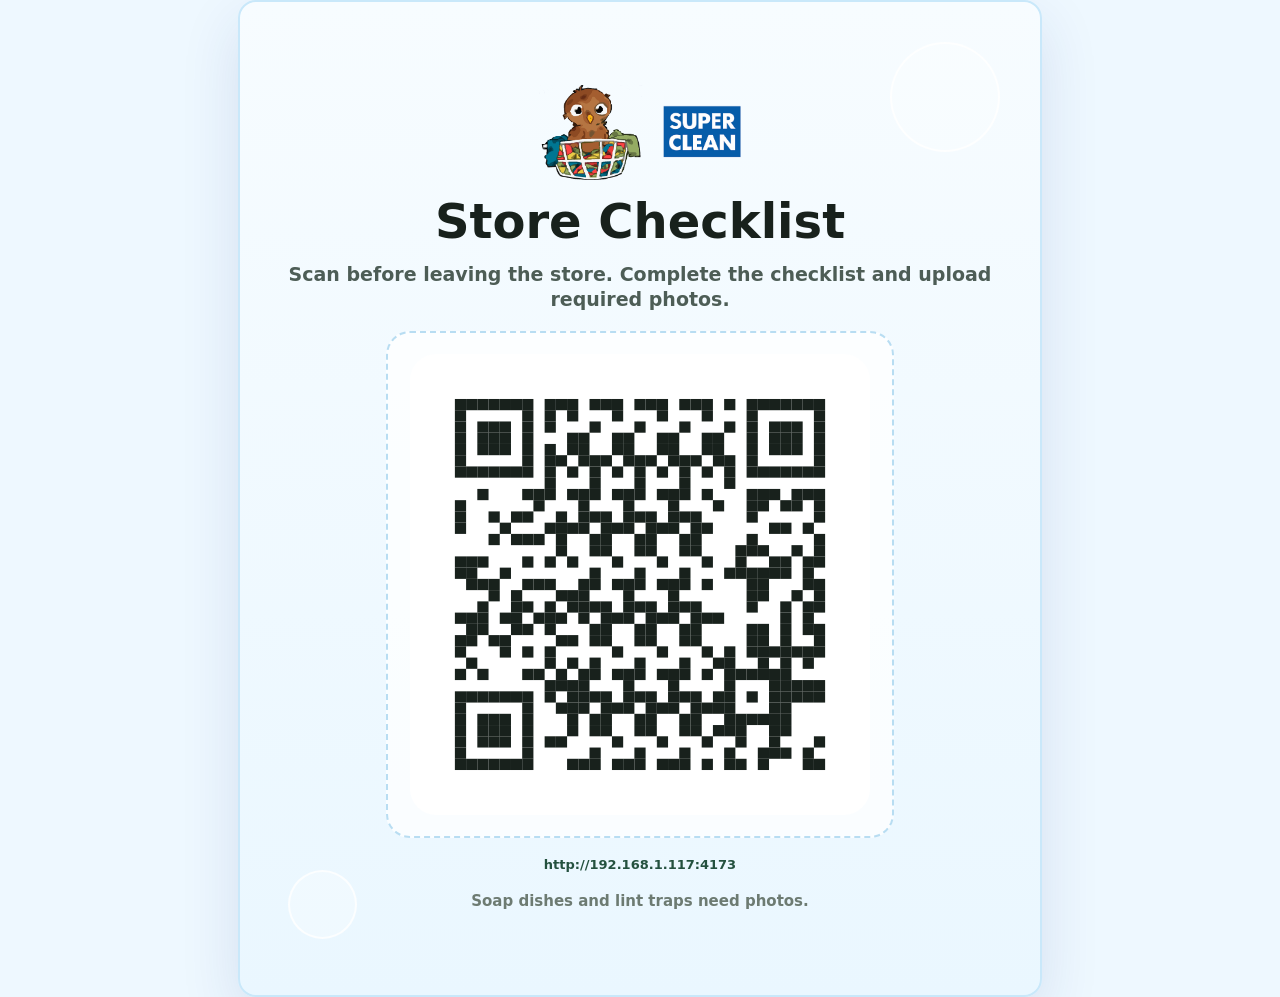
==== assets/laundry-checklist-poster.html @ f60d6b47 "Add files via upload" ====
<!doctype html>
<html lang="en">
  <head>
    <meta charset="utf-8" />
    <meta name="viewport" content="width=device-width, initial-scale=1" />
    <title>Laundry Checklist QR Poster</title>
    <style>
      :root { font-family: Inter, system-ui, -apple-system, BlinkMacSystemFont, "Segoe UI", sans-serif; color: #18211c; }
      body { margin: 0; min-height: 100vh; display: grid; place-items: center; background: #eef8ff; }
      main { position: relative; width: min(7.5in, calc(100vw - 32px)); min-height: 9.5in; display: grid; align-content: center; gap: 18px; padding: .42in; overflow: hidden; background: linear-gradient(180deg, #f7fcff, #eaf7ff); border: 2px solid #c9e8fa; border-radius: 18px; box-shadow: 0 22px 60px rgba(36, 50, 134, .12); }
      main::before, main::after { content: ""; position: absolute; border: 2px solid rgba(255,255,255,.8); border-radius: 999px; background: rgba(255,255,255,.26); }
      main::before { width: 1.1in; height: 1.1in; right: .42in; top: .42in; }
      main::after { width: .68in; height: .68in; left: .5in; bottom: .58in; }
      .logos { position: relative; z-index: 1; display: flex; align-items: center; justify-content: center; gap: .18in; }
      .dirty { width: 1.08in; height: auto; }
      .superclean { width: .84in; height: auto; }
      h1 { position: relative; z-index: 1; margin: 0; color: #18211c; font-size: 48px; line-height: .96; letter-spacing: 0; text-align: center; }
      p { position: relative; z-index: 1; margin: 0; color: #4d5d56; font-size: 19px; font-weight: 800; line-height: 1.35; text-align: center; }
      .qr-wrap { position: relative; z-index: 1; display: grid; place-items: center; width: min(4.8in, 100%); justify-self: center; padding: .22in; border: 2px dashed #b8ddf2; border-radius: 24px; background: rgba(255,255,255,.72); }
      .qr { width: 100%; }
      .url { color: #24513f; font-size: 13px; overflow-wrap: anywhere; }
      .note { color: #6d7b72; font-size: 15px; }
      @media print { body { background: #fff; } main { box-shadow: none; width: auto; min-height: auto; } }
    </style>
  </head>
  <body>
    <main>
      <div class="logos">
        <img class="dirty" src="dirty-bird-basket.png" alt="Dirty Bird" />
        <img class="superclean" src="superclean-clean.png" alt="SuperClean" />
      </div>
      <h1>Store Checklist</h1>
      <p>Scan before leaving the store. Complete the checklist and upload required photos.</p>
      <div class="qr-wrap">
        <img class="qr" src="laundry-checklist-qr.svg" alt="QR code for store checklist" />
      </div>
      <p class="url">http://192.168.1.117:4173</p>
      <p class="note">Soap dishes and lint traps need photos.</p>
    </main>
  </body>
</html>
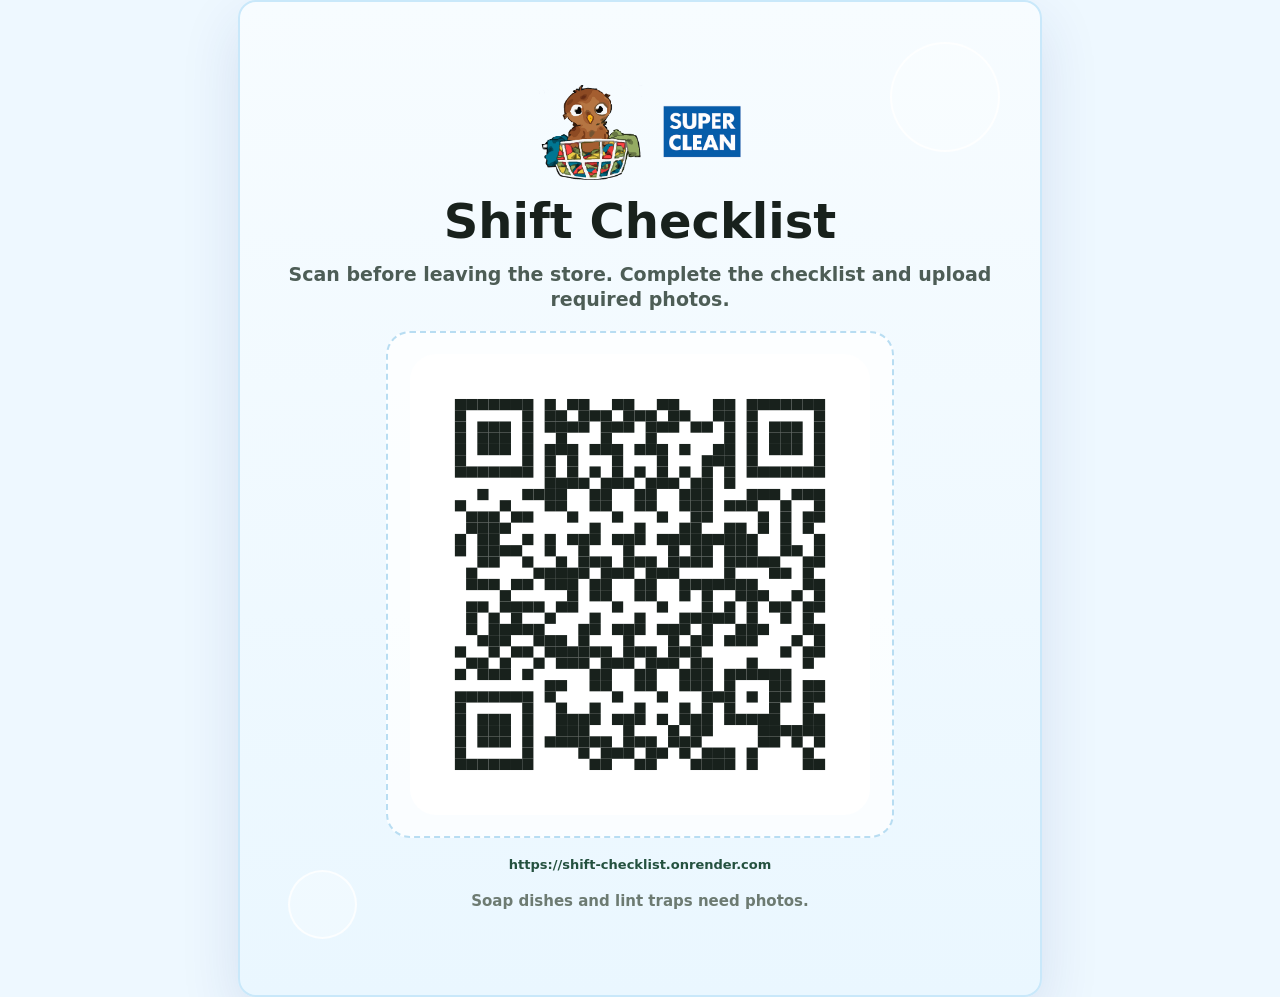
==== commit f2487a51: "Add files via upload" ====
--- a/assets/laundry-checklist-poster.html
+++ b/assets/laundry-checklist-poster.html
@@ -29,12 +29,12 @@
         <img class="dirty" src="dirty-bird-basket.png" alt="Dirty Bird" />
         <img class="superclean" src="superclean-clean.png" alt="SuperClean" />
       </div>
-      <h1>Store Checklist</h1>
+      <h1>Shift Checklist</h1>
       <p>Scan before leaving the store. Complete the checklist and upload required photos.</p>
       <div class="qr-wrap">
         <img class="qr" src="laundry-checklist-qr.svg" alt="QR code for store checklist" />
       </div>
-      <p class="url">http://192.168.1.117:4173</p>
+      <p class="url">https://shift-checklist.onrender.com</p>
       <p class="note">Soap dishes and lint traps need photos.</p>
     </main>
   </body>
